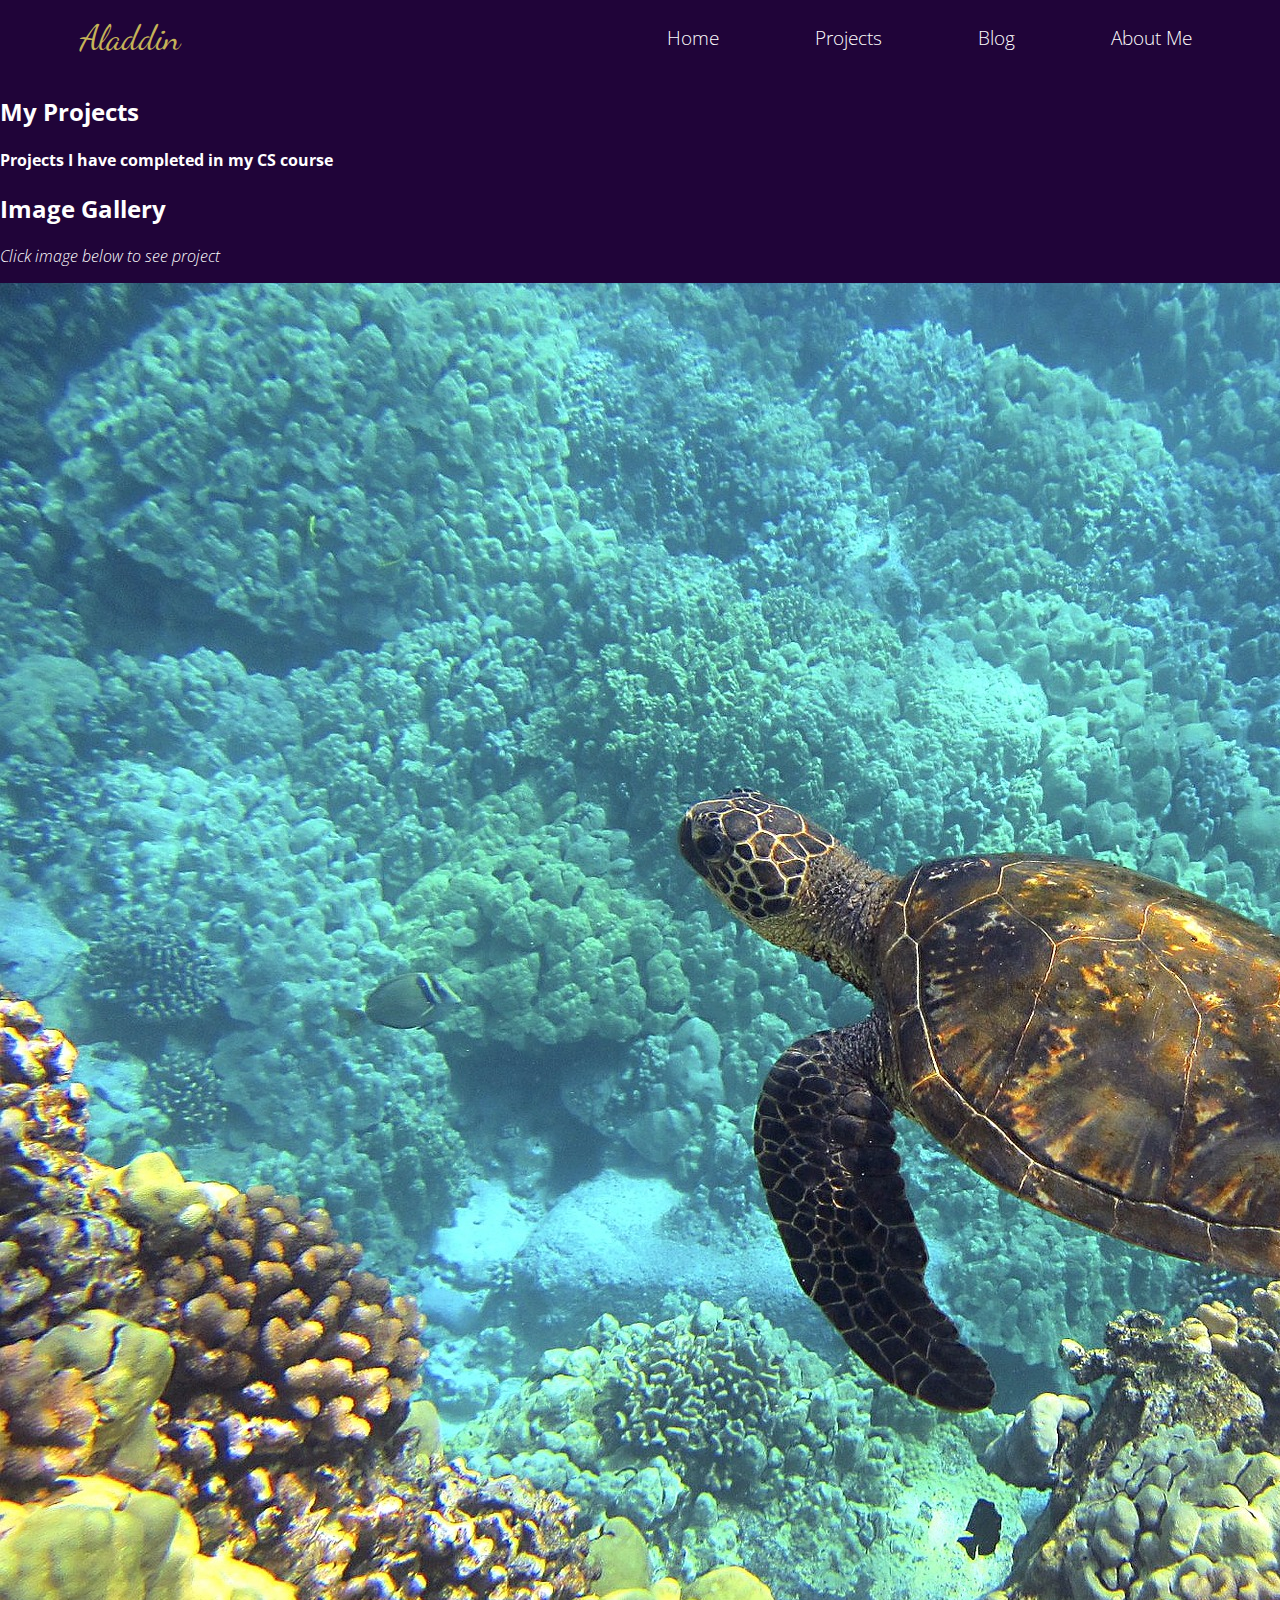
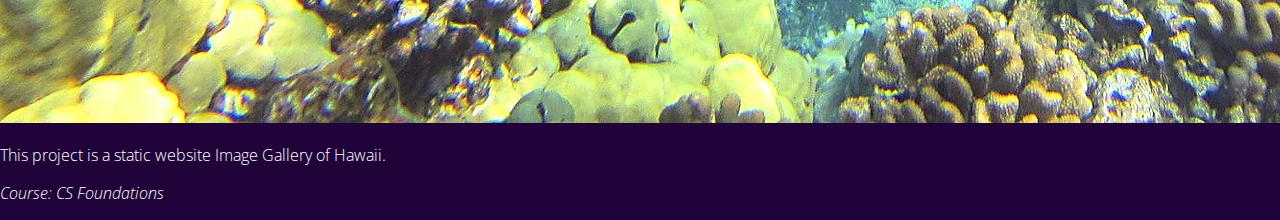
==== projects.html @ 42aecfb5 "Complete through 4.07" ====
<!DOCTYPE html>
<html lang="en">
<head>
    <meta charset="UTF-8">
    <meta name="viewport" content="width=device-width, initial-scale=1.0">
    <meta http-equiv="X-UA-Compatible" content="ie=edge">
    <link rel="stylesheet" href="style.css" type="text/css" />
    <link rel="stylesheet" href="nav.css" type="text/css" />
    <link rel="stylesheet" href="https://cdnjs.cloudflare.com/ajax/libs/font-awesome/6.2.0/css/all.min.css" integrity="sha512-xh6O/CkQoPOWDdYTDqeRdPCVd1SpvCA9XXcUnZS2FmJNp1coAFzvtCN9BmamE+4aHK8yyUHUSCcJHgXloTyT2A==" crossorigin="anonymous" referrerpolicy="no-referrer" />
    <title>Aladdin's Projects</title>
</head>
<body>
    
    <!-- Navigation Menu -->
    <nav class="navbar">
        <!-- logo -->
        <div class="logo">Aladdin</div>
        <!-- hamburger toggle -->
        <a href="#" class="toggle-button">
            <span class="bar"></span>
            <span class="bar"></span>
            <span class="bar"></span>
        </a>
        <!-- page navigation links -->
        <div class="navbar-links">
            <ul>
                <li><a href="index.html">Home</a></li>
                <li><a href="projects.html">Projects</a></li>
                <li><a href="blog.html">Blog</a></li>
                <li><a href="aboutMe.html">About Me</a></li>
            </ul>  <!-- close ul list -->
        </div>  <!-- close navbar links class -->
    </nav>  <!-- close navbar class -->
    
    <!-- Project Header -->
    <header class="projectsHeader">
        <h2>My Projects</h2>
        <h4>Projects I have completed in my CS course</h4>
    </header>
    
    <!-- Project Cards -->
    <section class="projectGallery">
        
        <div class="projectCard">
            <h2>Image Gallery</h2>
            <p><em>Click image below to see project</em></p>
            <a href="https://csf2223.github.io/imagegallery-FortierKaley"><img src="assets/sea-turtle-547162_1920.1.jpg"></img></a>
            <p>This project is a static website Image Gallery of Hawaii. </p>
            <p><em>Course: CS Foundations</em></p>
            <div class="projectIcons">
                <div class="gitHubRepo">
                    <a href="https://github.com/CSF2223/imagegallery-FortierKaley"><i class="fa-brands fa-github"></i></a>
                    
                    <div class="projectIcons">
                <div class="sourceCode">
                    <a href="#"><i class="fa-solid fa-file"></i></a>
                </div>
                
            </div>
            
        </div>
        
    </section>
    
    
  <script type="text/javascript" src="script.js"></script>  
</body>
</html>
---- style.css ----
/*
Color Palette
background color: #200439
primary: #512C73
secondary: #361356
tertiary: #6F4D8F
accent: #9277AC
vegasGold: #c5b358
white: #fff
black: #000  
*/

html {
    /* If we add any padding or border onto an element it does not affect the width of the element */
    box-sizing: border-box;
}

body {
    margin: 0;
    padding: 0;
    font-family: 'Open Sans', sans-serif;
    font-weight: 300;
    background-color: #200439;
    color: #fff;
}

.hero {
    display: flex;
    flex-direction: column;
    justify-content: space-evenly;
    align-items: center;
}

.heroImage {
    padding: 2rem;
}

.heroImage img {
    border-radius: 6rem;
    box-shadow: 10px 10px #000;
    width: 100%;
    height: auto;
}

.heroText {
    font-size: 0.7rem;
    padding-bottom: 2rem;
    text-align: center;
    letter-spacing: 5px;
}

.heroName {
    color: #c5b358;
    font-size: 2.5rem;
    text-transform: uppercase;
}

.heroTextTop {
    padding: 1rem;
}

.heroTextTop {
    padding: 2rem;
}

.heroButton {
    margin: 2rem;
}

.button {
    background-color: white;
    padding: 1rem;
    border: 1px solid #9277AC;
    border-radius: 25px;
    font-size: 0.9px;
    font-weight: 700;
    color: #200439;
    text-decoration: none;
    box-shadow: 8px 8px 4px #000;
}

.button:hover {
    background-color: #361356;
    color: #c5b358;
    transform: scale(1.5);
    /* (150% zoom -  Note: if the zoom is too large, it will go outside of the viewport) */ 
}

@media (min-width: 800px) {
    .hero {
        flex-direction: row;
        justify-content: space-evenly;
        align-items: center;
        height: 90vh;
    }
    
    .heroText {
        font-size: 1rem;
    }
    
    .heroName {
        font-size: 3.5rem;
    }
    
    .button {
        font-size: 1.1rem
    }
}
---- nav.css ----
/*
Color Palette
background color: #200439
primary: #512C73
secondary: #361356
tertiary: #6F4D8F
accent: #9277AC
vegasGold: #c5b358
white: #fff
black: #000  
*/

@import url('https://fonts.googleapis.com/css2?family=Dancing+Script:wght@400;700&family=Open+Sans:ital,wght@1,700&display=swap');
@import url('https://fonts.googleapis.com/css2?family=Dancing+Script:wght@400;700&family=Open+Sans:wght@300;400;600;700&display=swap');

.navbar {
    display: flex;
    justify-content: space-between;
    align-items: center;
    padding: 0 2.5rem;
}

.logo {
    font-size: 2.2rem;
    margin: 0.75rem 2.5rem;
    color: #c5b358;
    font-family: 'Dancing Script', cursive;
}

.navbar-links ul {
    margin: 0;
    padding: 0;
    display:  flex;
}

.navbar-links li {
    list-style: none;
    padding: 1rem;
    font-size: 1.2rem;
}

.navbar-links li a {
    text-decoration: none;
    color: #fff;
    padding: 0.5rem 2rem;
    display: block;
}

.navbar-links li:hover {
    background-color: #361356;
}

.toggle-button {
    position: absolute;
    top: 1.5rem;
    right: 1.5rem;
    display: none;
    flex-direction: column;
    justify-content: space-between;
    width: 30px;
    height: 20px;
}

.toggle-button .bar {
    height: 3px;
    width: 100%;
    background-color: #fff;
    border-radius: 10px;
}


@media (max-width: 800px) {
    .toggle-button {
        display: flex;
    }
    
    .navbar-links {
        display: none;
        width: 100%;
    }
    
    .navbar {
        flex-direction: column;
        align-items: flex-start;
    }
    
    .navbar-links ul {
        width: 100%;
        flex-direction: column;
    }
    
    .navbar-links li {
        text-align: center;
    }
    
    .navbar-links.active {
        display: flex;
    }
}
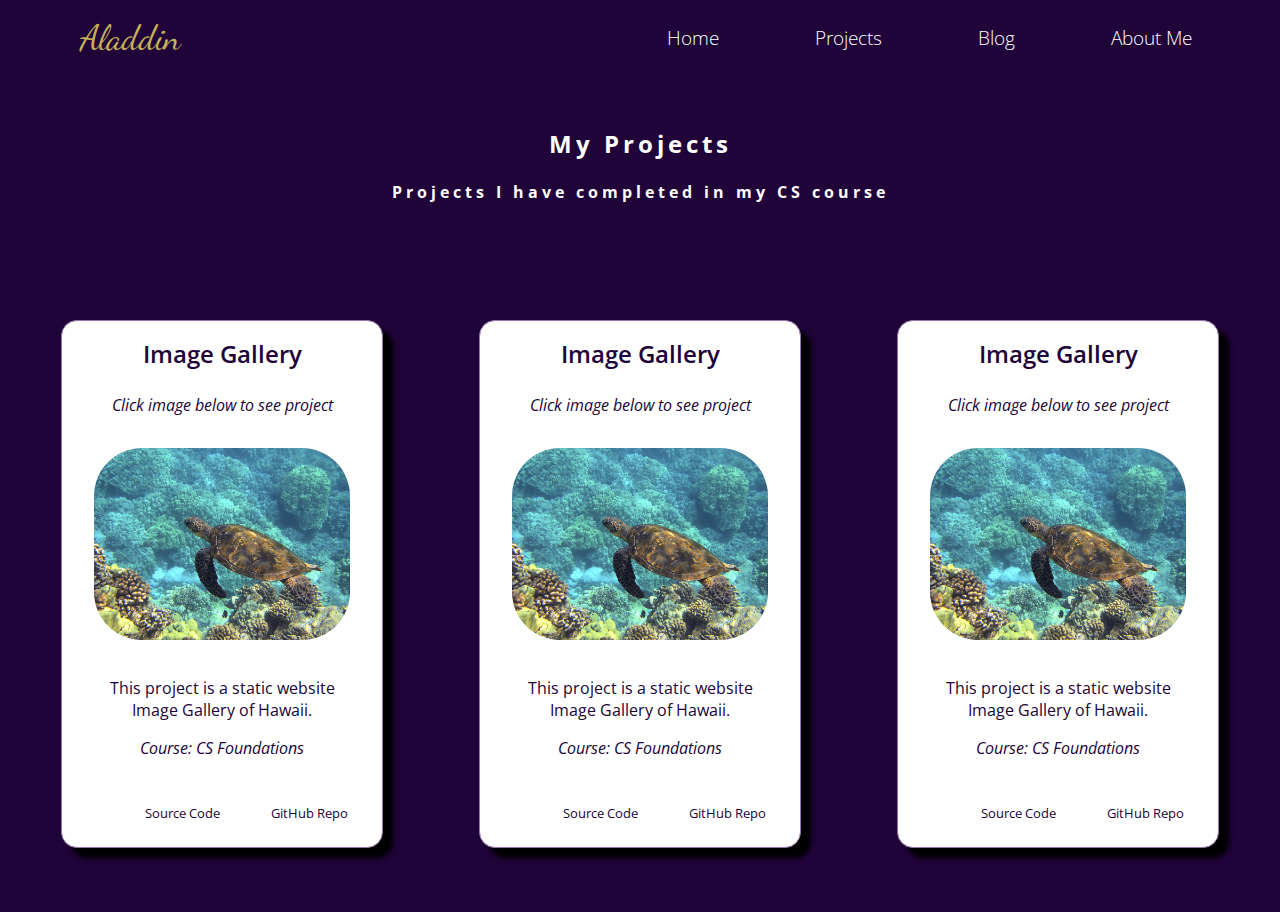
==== commit 1f107a2f: "Complete through 4.08" ====
--- a/projects.html
+++ b/projects.html
@@ -48,17 +48,55 @@
             <p>This project is a static website Image Gallery of Hawaii. </p>
             <p><em>Course: CS Foundations</em></p>
             <div class="projectIcons">
+                <div class="sourceCode">
+                    <a href="assets/ImageGalleryCode.pdf"><i class="fa-solid fa-file"></i></a>
+                    
+                </div>
+                 <p>Source Code</p>
                 <div class="gitHubRepo">
                     <a href="https://github.com/CSF2223/imagegallery-FortierKaley"><i class="fa-brands fa-github"></i></a>
+                </div>
+                <p>GitHub Repo</p>
+            </div>
+        </div> <!-- Close Project Card 1 -->
+        
+        <div class="projectCard">
+            <h2>Image Gallery</h2>
+            <p><em>Click image below to see project</em></p>
+            <a href="https://csf2223.github.io/imagegallery-FortierKaley"><img src="assets/sea-turtle-547162_1920.1.jpg"></img></a>
+            <p>This project is a static website Image Gallery of Hawaii. </p>
+            <p><em>Course: CS Foundations</em></p>
+            <div class="projectIcons">
+                <div class="sourceCode">
+                    <a href="assets/ImageGalleryCode.pdf"><i class="fa-solid fa-file"></i></a>
                     
-                    <div class="projectIcons">
+                </div>
+                 <p>Source Code</p>
+                <div class="gitHubRepo">
+                    <a href="https://github.com/CSF2223/imagegallery-FortierKaley"><i class="fa-brands fa-github"></i></a>
+                </div>
+                <p>GitHub Repo</p>
+            </div>
+        </div> <!-- Close Project Card 2 -->
+        
+        <div class="projectCard">
+            <h2>Image Gallery</h2>
+            <p><em>Click image below to see project</em></p>
+            <a href="https://csf2223.github.io/imagegallery-FortierKaley"><img src="assets/sea-turtle-547162_1920.1.jpg"></img></a>
+            <p>This project is a static website Image Gallery of Hawaii. </p>
+            <p><em>Course: CS Foundations</em></p>
+            <div class="projectIcons">
                 <div class="sourceCode">
-                    <a href="#"><i class="fa-solid fa-file"></i></a>
+                    <a href="assets/ImageGalleryCode.pdf"><i class="fa-solid fa-file"></i></a>
+                    
                 </div>
-                
+                 <p>Source Code</p>
+                <div class="gitHubRepo">
+                    <a href="https://github.com/CSF2223/imagegallery-FortierKaley"><i class="fa-brands fa-github"></i></a>
+                </div>
+                <p>GitHub Repo</p>
             </div>
-            
-        </div>
+        </div> <!-- Close Project Card 3 -->
         
     </section>
     
--- a/style.css
+++ b/style.css
@@ -86,6 +86,68 @@
     /* (150% zoom -  Note: if the zoom is too large, it will go outside of the viewport) */ 
 }
 
+.projectsHeader {
+    margin: 1.5rem 3rem;
+    text-align: center;
+    padding: 0.5rem;
+    letter-spacing: 4px;
+}
+
+.projectCard {
+    background-color: #fff;
+    color: #200439;
+    margin: 4rem 3rem;
+    padding: 0.5rem 2rem;
+    text-align: center;
+    border: 1px solid #9277AC;
+    border-radius: 1rem;
+    box-shadow: 10px 10px 5px #000;
+}
+
+.projectCard img {
+    width: 100%;
+    height: auto;
+    border-radius: 3rem;
+    margin: 1rem 0;
+}
+
+.projectCard h2 {
+    margin: 0.5rem 1rem 1.5rem 1rem;
+    font-weight: 600;
+}
+
+.projectCard p {
+    font-size: 1rem;
+    font-weight: 400;
+}
+
+.projectIcons {
+    display: flex;
+    justify-content: space-evenly;
+    font-size: 1.2rem;
+    margin-top: 2rem;
+}
+
+.projectIcons p {
+    margin: 0 0 1rem 1;
+    font-size: 0.8rem;
+}
+
+.fa-github {
+    font-size: 2.2rem;
+    padding: 1.5rem;
+}
+
+.fa-file {
+    font-size: 2.2rem;
+    padding: 1.5rem;
+}
+
+
+
+
+
+
 @media (min-width: 800px) {
     .hero {
         flex-direction: row;
@@ -105,4 +167,15 @@
     .button {
         font-size: 1.1rem
     }
+    
+    .projectGallery {
+        display: flex;
+        flex-direction: row;
+        justify-content: center;
+        flex-wrap: wrap;
+    }
+    
+    .projectCard {
+        max-width: 20%;
+    }
 }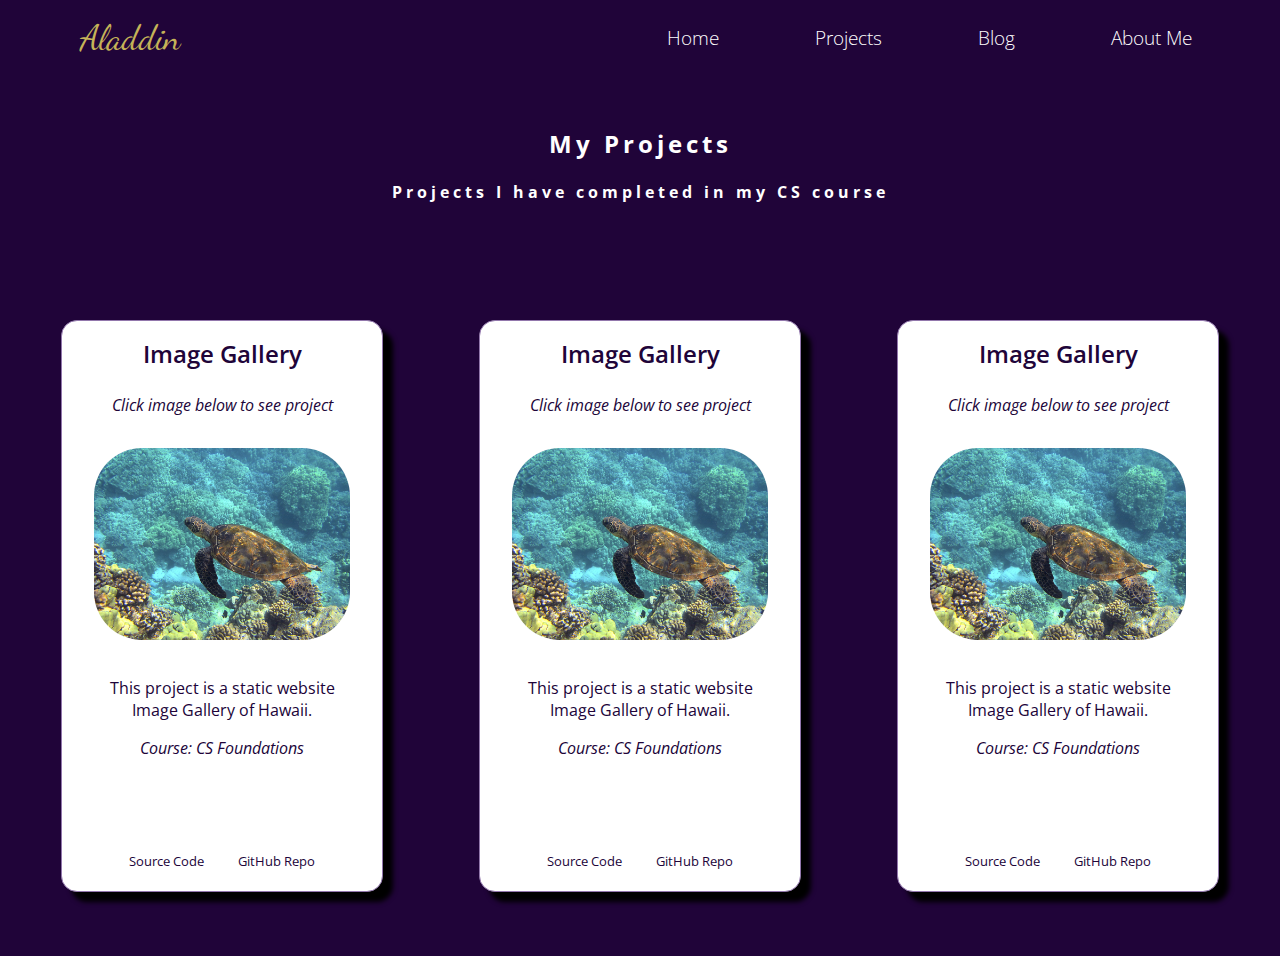
==== commit 3c8cb27a: "Fixed 'Complete through 4.08'" ====
--- a/projects.html
+++ b/projects.html
@@ -50,13 +50,12 @@
             <div class="projectIcons">
                 <div class="sourceCode">
                     <a href="assets/ImageGalleryCode.pdf"><i class="fa-solid fa-file"></i></a>
-                    
+                    <p>Source Code</p>
                 </div>
-                 <p>Source Code</p>
                 <div class="gitHubRepo">
                     <a href="https://github.com/CSF2223/imagegallery-FortierKaley"><i class="fa-brands fa-github"></i></a>
+                    <p>GitHub Repo</p>
                 </div>
-                <p>GitHub Repo</p>
             </div>
         </div> <!-- Close Project Card 1 -->
         
@@ -69,13 +68,12 @@
             <div class="projectIcons">
                 <div class="sourceCode">
                     <a href="assets/ImageGalleryCode.pdf"><i class="fa-solid fa-file"></i></a>
-                    
+                    <p>Source Code</p>
                 </div>
-                 <p>Source Code</p>
                 <div class="gitHubRepo">
                     <a href="https://github.com/CSF2223/imagegallery-FortierKaley"><i class="fa-brands fa-github"></i></a>
+                    <p>GitHub Repo</p>
                 </div>
-                <p>GitHub Repo</p>
             </div>
         </div> <!-- Close Project Card 2 -->
         
@@ -88,13 +86,12 @@
             <div class="projectIcons">
                 <div class="sourceCode">
                     <a href="assets/ImageGalleryCode.pdf"><i class="fa-solid fa-file"></i></a>
-                    
+                    <p>Source Code</p>
                 </div>
-                 <p>Source Code</p>
                 <div class="gitHubRepo">
                     <a href="https://github.com/CSF2223/imagegallery-FortierKaley"><i class="fa-brands fa-github"></i></a>
+                    <p>GitHub Repo</p>
                 </div>
-                <p>GitHub Repo</p>
             </div>
         </div> <!-- Close Project Card 3 -->
         
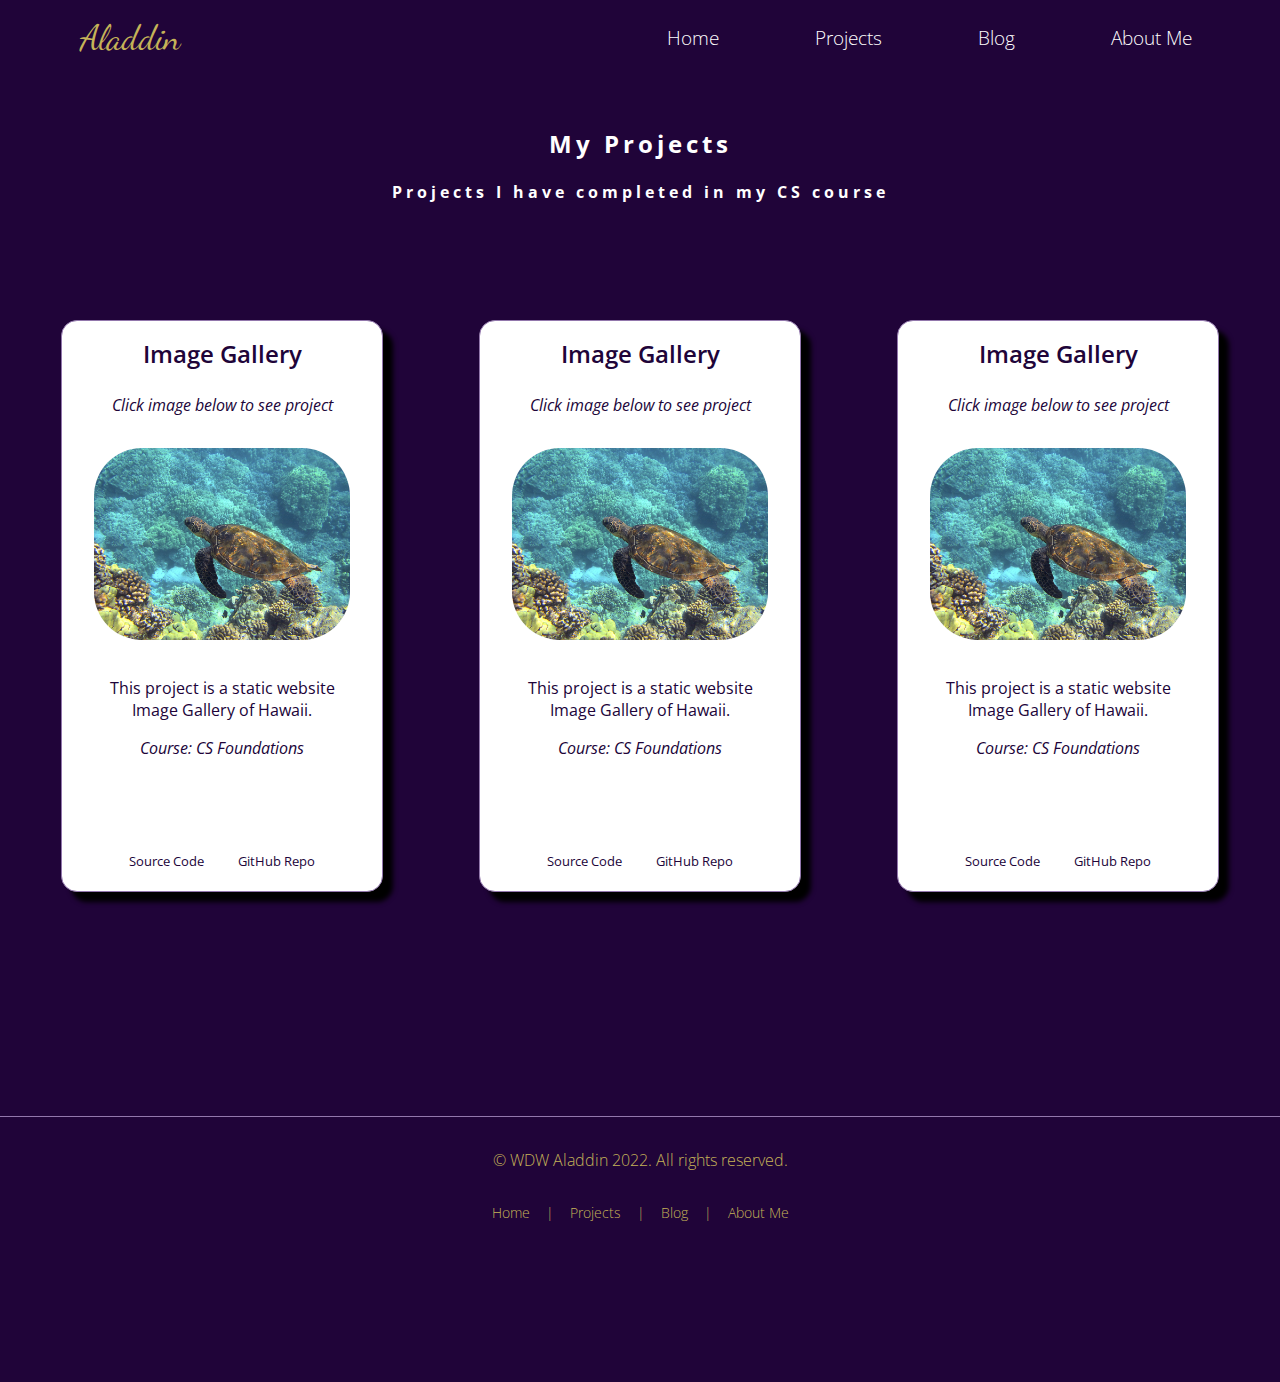
==== commit b287eb70: "Complete through 4.10" ====
--- a/projects.html
+++ b/projects.html
@@ -95,8 +95,20 @@
             </div>
         </div> <!-- Close Project Card 3 -->
         
-    </section>
+    </section> <!-- Close projectGallery CLass -->
     
+    <footer>
+        <p class="copyright">&copy; WDW Aladdin 2022. All rights reserved.</p>
+        <ul class="bottomNav">
+            <li><a href="index.html">Home</a></li>
+            <li class="divider">|</li>
+            <li><a href="projects.html">Projects</a></li>
+            <li class="divider">|</li>
+            <li><a href="blog.html">Blog</a></li>
+            <li class="divider">|</li>
+            <li><a href="aboutMe.html">About Me</a></li>
+        </ul>
+    </footer>
     
   <script type="text/javascript" src="script.js"></script>  
 </body>
--- a/style.css
+++ b/style.css
@@ -143,6 +143,32 @@
     padding: 1.5rem;
 }
 
+footer {
+    text-align: center;
+    color: #c5b358;
+    margin: 10rem 0;
+    border-top: 1px solid #9277AC;
+}
+
+.copyright {
+    margin: 1rem;
+    padding: 1rem;
+    font-size: 1rem;
+    color: #c5b358;
+    display: block;
+}
+
+.filler {
+    display: flex;
+    flex-direction: column;
+    justify-content: center;
+    align-items: center;
+    margin: 0;
+    height: 80vh;
+}
+
+
+
 
 
 
--- a/nav.css
+++ b/nav.css
@@ -68,6 +68,27 @@
     border-radius: 10px;
 }
 
+.bottomNav {
+    margin: 0;
+    padding: 0;
+    display: flex;
+    justify-content: center;
+    align-items: center;
+}
+
+.bottomNav li {
+    list-style: none;
+    font-size: 0.9rem;
+    padding: 0 0.5rem;
+}
+.bottomNav li a {
+    text-decoration: none;
+    color: #c5b358;
+    display: block;
+}
+
+
+
 
 @media (max-width: 800px) {
     .toggle-button {
